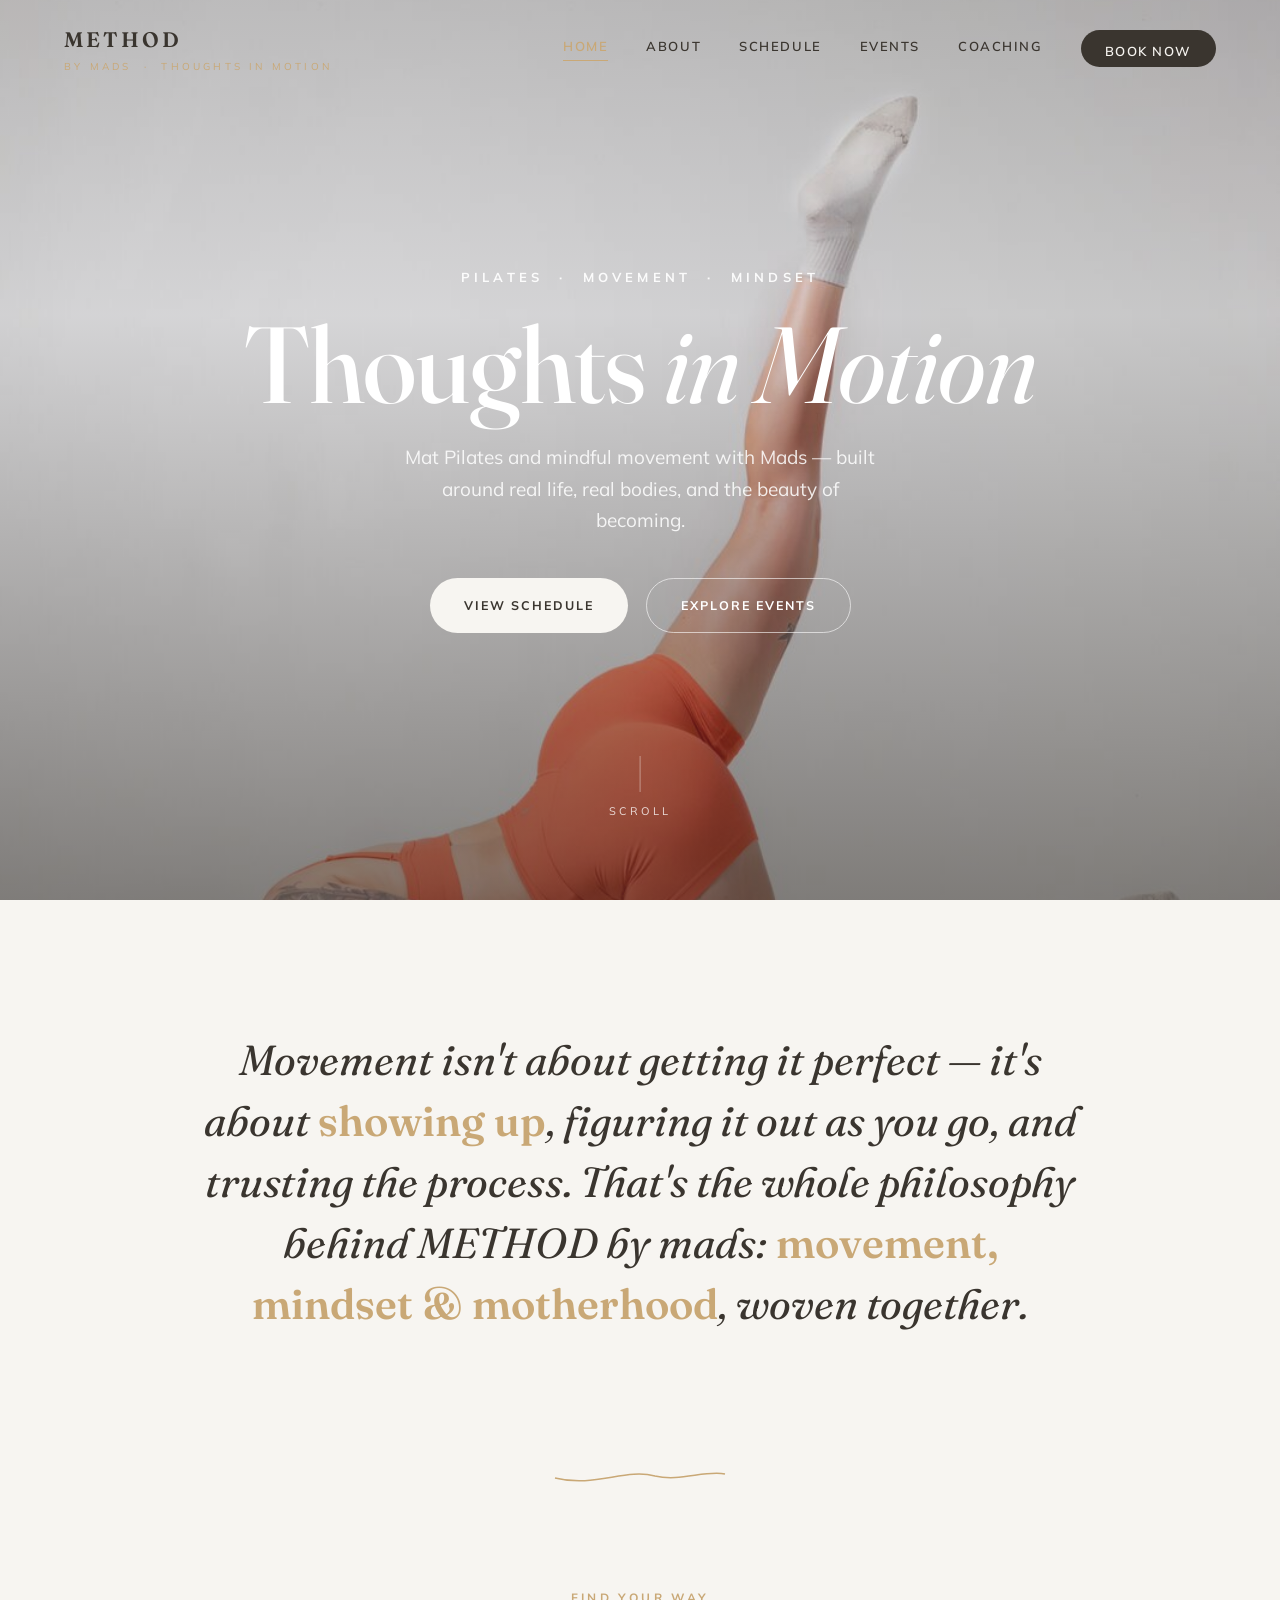
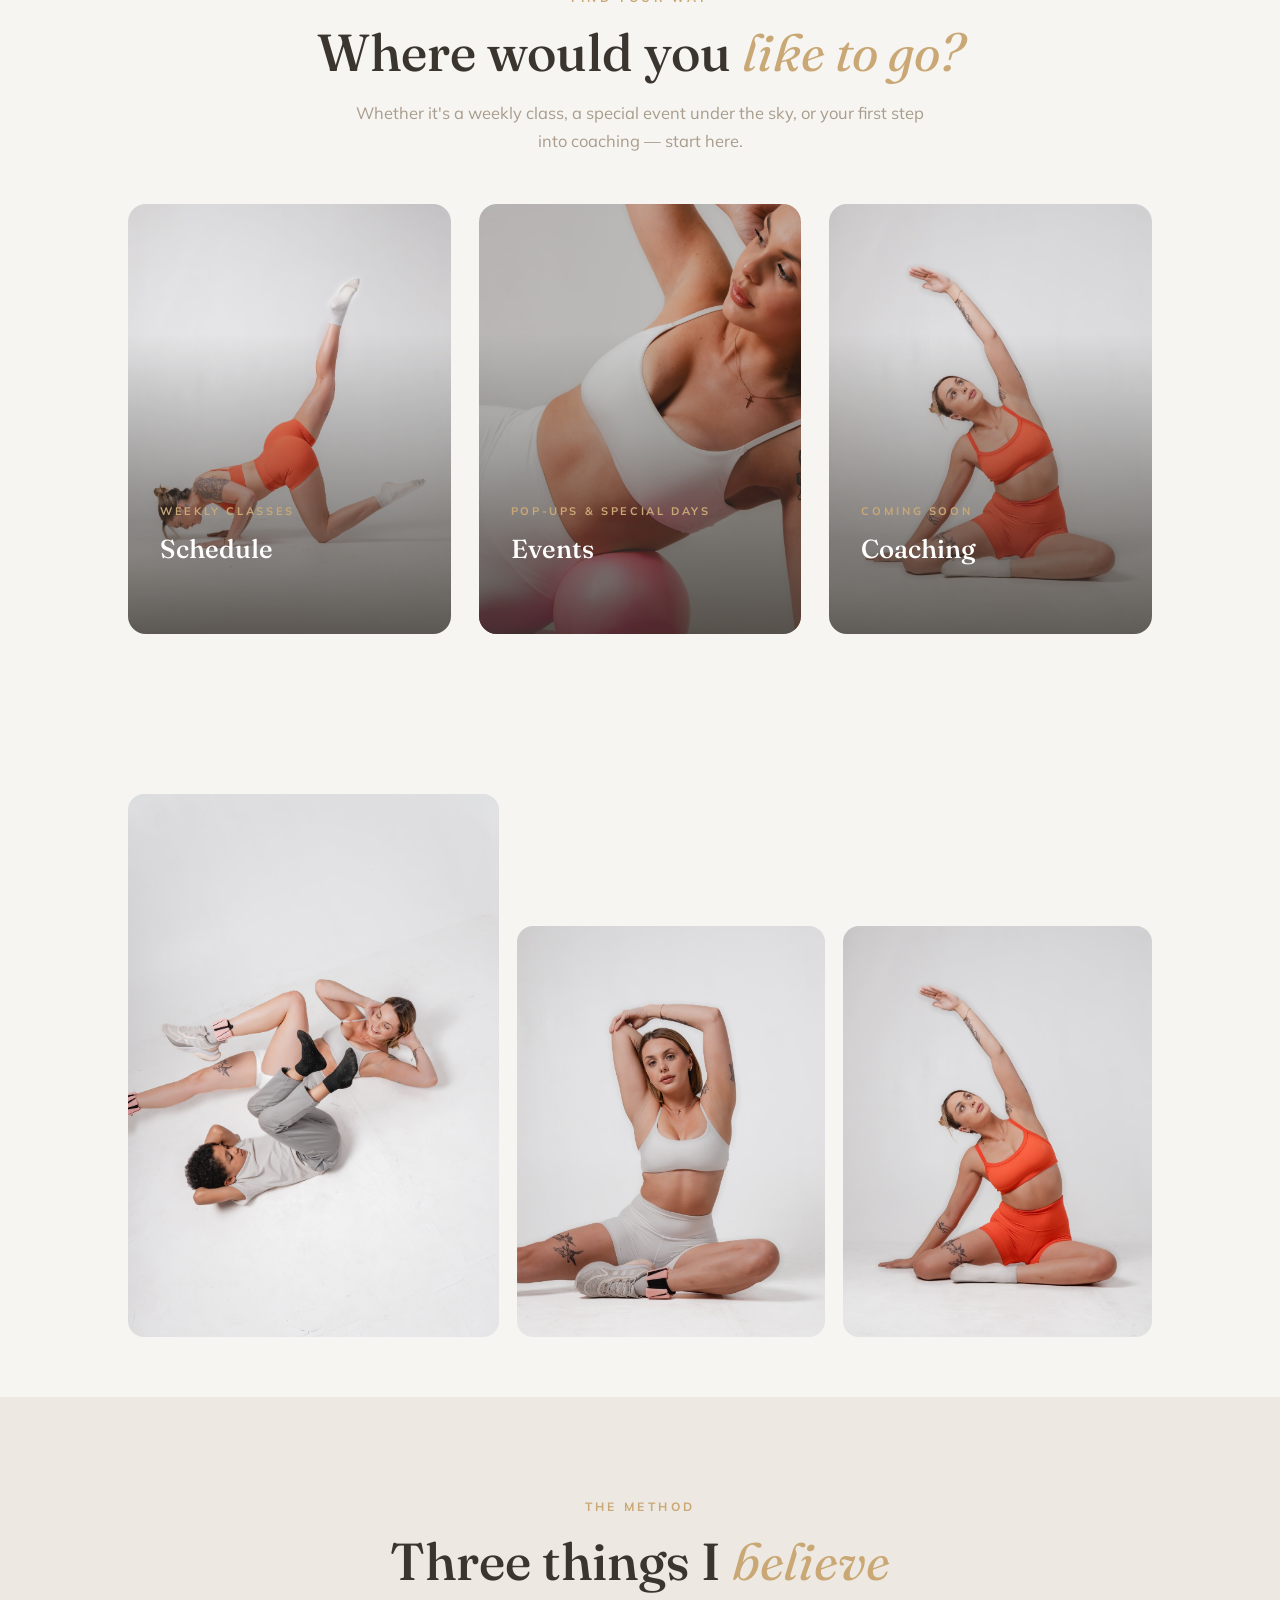
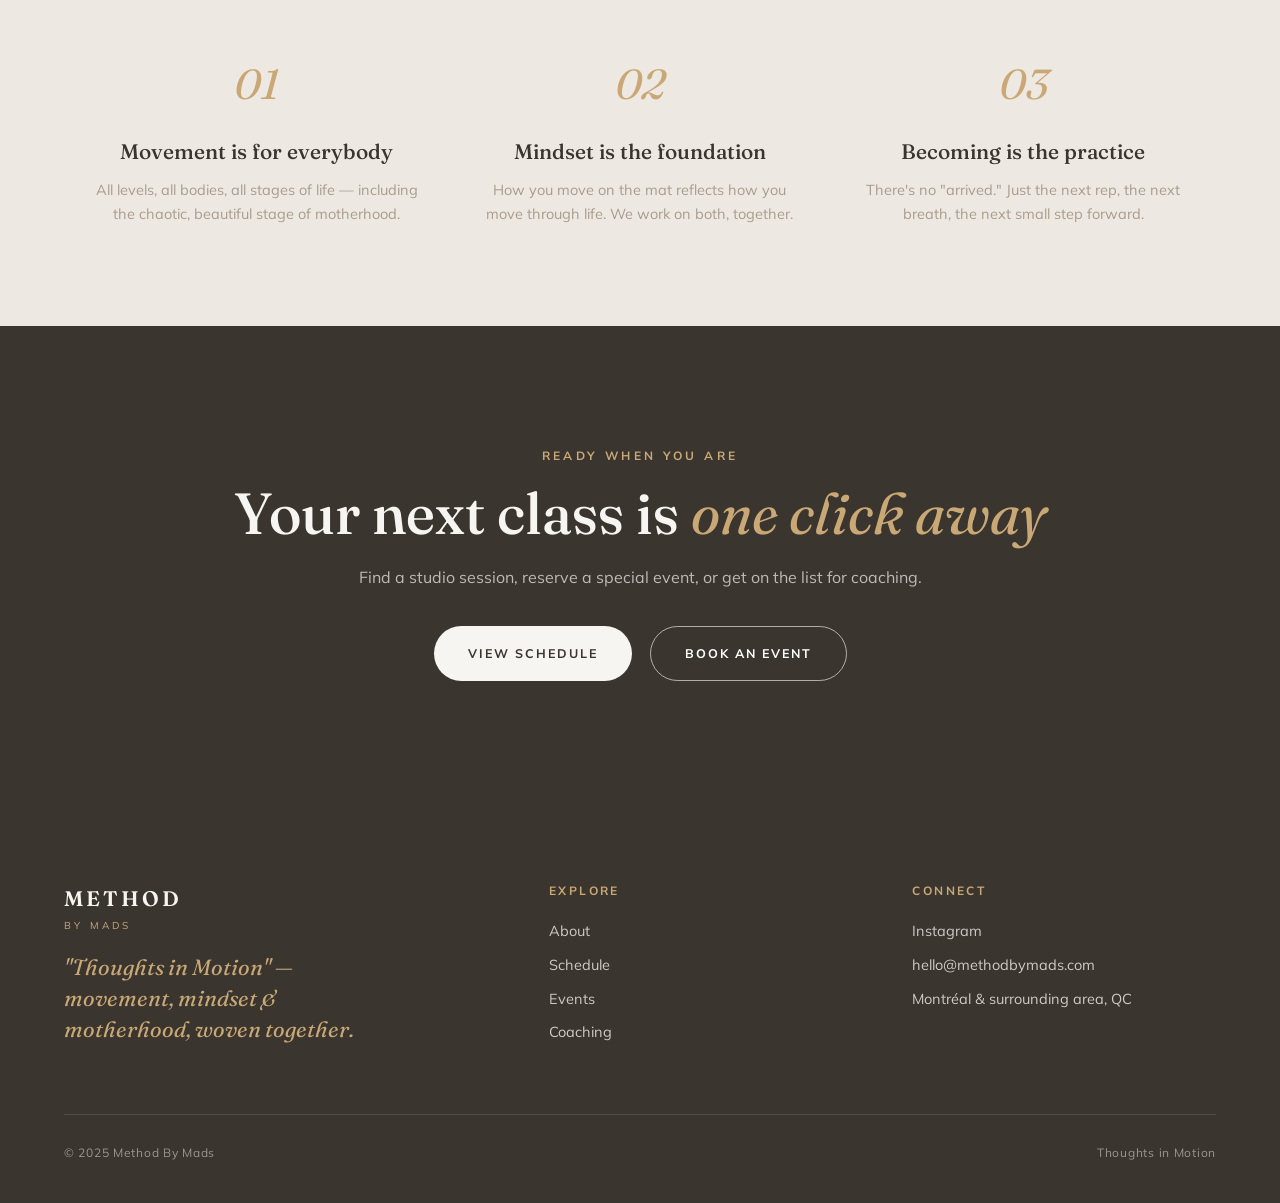
==== index.html @ b5cfdcd5 "Add files via upload" ====
<!DOCTYPE html>
<html lang="en">
<head>
<meta charset="UTF-8">
<meta name="viewport" content="width=device-width, initial-scale=1.0">
<title>METHOD by mads — Thoughts in Motion</title>
<meta name="description" content="Pilates, movement and mindset coaching by Mads. Book classes, special events, and private sessions in Montréal.">
<link rel="preconnect" href="https://fonts.googleapis.com">
<link rel="preconnect" href="https://fonts.gstatic.com" crossorigin>
<link href="https://fonts.googleapis.com/css2?family=Fraunces:ital,opsz,wght@0,9..144,400;0,9..144,500;0,9..144,600;1,9..144,400;1,9..144,500&family=Mulish:wght@400;500;600;700&display=swap" rel="stylesheet">
<link rel="stylesheet" href="styles.css">
<style>
/* ===== HOME-SPECIFIC ===== */
.hero{
  position:relative;height:100vh;min-height:600px;
  display:flex;align-items:center;justify-content:center;
  overflow:hidden;
}
.hero video{
  position:absolute;inset:0;width:100%;height:100%;
  object-fit:cover;object-position:center 30%;
  filter:saturate(0.92) brightness(0.97);
}
.hero::after{
  content:"";position:absolute;inset:0;
  background:linear-gradient(180deg,rgba(58,53,47,.18) 0%,rgba(58,53,47,.05) 35%,rgba(58,53,47,.55) 100%);
}
.hero-content{
  position:relative;z-index:2;text-align:center;color:#fff;
  padding:0 5vw;
}
.hero-content .eyebrow-line{
  font-size:13px;letter-spacing:.32em;text-transform:uppercase;
  font-weight:700;color:rgba(255,255,255,.92);margin-bottom:22px;
}
.hero-content h1{
  font-family:var(--serif);font-weight:500;
  font-size:clamp(46px,9vw,108px);line-height:1.0;
  letter-spacing:-.01em;
}
.hero-content h1 em{font-style:italic;font-weight:400;color:#fff}
.hero-content .sub{
  margin-top:24px;font-size:clamp(15px,2vw,19px);
  color:rgba(255,255,255,.85);max-width:480px;margin-left:auto;margin-right:auto;
}
.hero-cta-row{
  margin-top:42px;display:flex;gap:18px;justify-content:center;flex-wrap:wrap;
}
.hero-swoosh{
  position:absolute;bottom:38px;left:50%;transform:translateX(-50%);
  z-index:2;
}
.scroll-cue{
  position:absolute;bottom:80px;left:50%;transform:translateX(-50%);
  z-index:2;color:#fff;font-size:11px;letter-spacing:.3em;
  text-transform:uppercase;display:flex;flex-direction:column;
  align-items:center;gap:10px;opacity:.8;
}
.scroll-cue .line{width:1px;height:36px;background:rgba(255,255,255,.5);
  animation:scrolldown 1.8s ease-in-out infinite;
}
@keyframes scrolldown{
  0%{transform:scaleY(0);transform-origin:top}
  50%{transform:scaleY(1);transform-origin:top}
  50.01%{transform-origin:bottom}
  100%{transform:scaleY(0);transform-origin:bottom}
}

/* Intro statement */
.intro{
  text-align:center;padding:130px 5vw;
}
.intro p{
  font-family:var(--serif);font-weight:400;font-style:italic;
  font-size:clamp(24px,3.6vw,42px);line-height:1.45;
  max-width:880px;margin:0 auto;color:var(--charcoal);
}
.intro p strong{font-style:normal;font-weight:600;color:var(--gold)}

/* Nav cards */
.nav-cards{
  display:grid;grid-template-columns:repeat(3,1fr);gap:28px;
  max-width:1200px;margin:0 auto;padding:0 5vw;
}
.nav-card{
  position:relative;border-radius:18px;overflow:hidden;
  aspect-ratio:3/4;display:flex;align-items:flex-end;
  text-decoration:none;
}
.nav-card img{
  position:absolute;inset:0;width:100%;height:100%;object-fit:cover;
  transition:transform .6s ease;
}
.nav-card:hover img{transform:scale(1.05)}
.nav-card::after{
  content:"";position:absolute;inset:0;
  background:linear-gradient(180deg,rgba(58,53,47,0) 30%,rgba(58,53,47,.78) 100%);
}
.nav-card-txt{
  position:relative;z-index:2;color:#fff;padding:32px;width:100%;
}
.nav-card-txt .tag{
  font-size:11px;letter-spacing:.24em;text-transform:uppercase;
  color:var(--gold);font-weight:700;margin-bottom:8px;
}
.nav-card-txt h3{
  font-family:var(--serif);font-weight:500;font-size:26px;
}
.nav-card-txt .arrow{
  margin-top:10px;font-size:13px;letter-spacing:.1em;
  display:flex;align-items:center;gap:8px;
  opacity:0;transform:translateX(-8px);
  transition:.3s ease;
}
.nav-card:hover .arrow{opacity:1;transform:translateX(0)}

@media (max-width:900px){
  .nav-cards{grid-template-columns:1fr;gap:18px}
}

/* Photo strip */
.photo-strip{
  display:grid;grid-template-columns:1.2fr 1fr 1fr;gap:18px;
  max-width:1200px;margin:0 auto;padding:0 5vw;
  align-items:end;
}
.photo-strip img{border-radius:16px;width:100%;object-fit:cover}
.photo-strip .tall{aspect-ratio:3/4.4}
.photo-strip .mid{aspect-ratio:3/4}
@media (max-width:760px){
  .photo-strip{grid-template-columns:1fr 1fr;gap:12px}
  .photo-strip .tall{grid-column:span 2;aspect-ratio:16/11}
}

/* Quote / philosophy band */
.philosophy{
  text-align:center;
}
.philosophy-grid{
  display:grid;grid-template-columns:repeat(3,1fr);gap:50px;
  max-width:1100px;margin:60px auto 0;
}
.philosophy-item .num{
  font-family:var(--serif);font-style:italic;font-size:42px;
  color:var(--gold);margin-bottom:14px;
}
.philosophy-item h4{
  font-family:var(--serif);font-weight:500;font-size:21px;margin-bottom:10px;
}
.philosophy-item p{font-size:14.5px;color:var(--taupe)}
@media (max-width:760px){
  .philosophy-grid{grid-template-columns:1fr;gap:36px}
}

/* CTA band */
.cta-band{
  position:relative;text-align:center;padding:120px 5vw;
  background:var(--charcoal);color:var(--cream);overflow:hidden;
}
.cta-band h2{
  font-family:var(--serif);font-weight:500;
  font-size:clamp(32px,5.5vw,58px);line-height:1.1;
}
.cta-band h2 em{font-style:italic;color:var(--gold);font-weight:400}
.cta-band p{margin-top:18px;color:rgba(247,245,241,.7);font-size:16px}
.cta-band .hero-cta-row{margin-top:36px}
</style>
</head>
<body>

<!-- NAV -->
<nav class="site-nav" id="nav">
  <a href="index.html" class="nav-logo">Method <span>By Mads &nbsp;·&nbsp; Thoughts in Motion</span></a>
  <div class="nav-links">
    <a href="index.html" class="active">Home</a>
    <a href="about.html">About</a>
    <a href="schedule.html">Schedule</a>
    <a href="events.html">Events</a>
    <a href="coaching.html">Coaching</a>
    <a href="events.html#book" class="nav-cta">Book Now</a>
  </div>
  <button class="nav-burger" onclick="document.getElementById('mmenu').classList.add('open')">
    <span></span><span></span><span></span>
  </button>
</nav>

<!-- MOBILE MENU -->
<div class="mobile-menu" id="mmenu">
  <button class="close-menu" onclick="document.getElementById('mmenu').classList.remove('open')">&times;</button>
  <a href="index.html">Home</a>
  <a href="about.html">About</a>
  <a href="schedule.html">Schedule</a>
  <a href="events.html">Events</a>
  <a href="coaching.html">Coaching</a>
  <a href="events.html#book">Book Now</a>
</div>

<!-- HERO -->
<div class="hero">
  <video autoplay muted loop playsinline poster="images/Facetune_04-06-2026-07-32-50.jpg">
    <source src="video/hero.mp4" type="video/mp4">
  </video>
  <div class="hero-content">
    <div class="eyebrow-line">Pilates &nbsp;·&nbsp; Movement &nbsp;·&nbsp; Mindset</div>
    <h1>Thoughts <em>in Motion</em></h1>
    <p class="sub">Mat Pilates and mindful movement with Mads — built around real life, real bodies, and the beauty of becoming.</p>
    <div class="hero-cta-row">
      <a href="schedule.html" class="btn btn-light">View Schedule</a>
      <a href="events.html" class="btn btn-outline" style="border-color:rgba(255,255,255,.6);color:#fff">Explore Events</a>
    </div>
  </div>
  <div class="scroll-cue"><span class="line"></span>Scroll</div>
</div>

<!-- INTRO STATEMENT -->
<section class="intro">
  <p>Movement isn't about getting it perfect — it's about <strong>showing up</strong>, figuring it out as you go, and trusting the process. That's the whole philosophy behind METHOD by mads: <strong>movement, mindset &amp; motherhood</strong>, woven together.</p>
</section>

<!-- SWOOSH -->
<svg class="swoosh" viewBox="0 0 180 24" xmlns="http://www.w3.org/2000/svg">
  <path d="M5 14 C 45 24, 75 4, 105 12 C 130 18, 155 6, 175 10"/>
</svg>

<!-- NAV CARDS -->
<section class="section">
  <div class="eyebrow">Find Your Way</div>
  <h2 class="section-title">Where would you <em>like to go?</em></h2>
  <p class="section-lead">Whether it's a weekly class, a special event under the sky, or your first step into coaching — start here.</p>
  <div class="nav-cards">
    <a href="schedule.html" class="nav-card">
      <img src="images/Facetune_04-06-2026-07-32-50.jpg" alt="Pilates class schedule">
      <div class="nav-card-txt">
        <div class="tag">Weekly Classes</div>
        <h3>Schedule</h3>
        <div class="arrow">See class times &amp; studios →</div>
      </div>
    </a>
    <a href="events.html" class="nav-card">
      <img src="images/Facetune_31-05-2026-14-37-37.jpg" alt="Special events">
      <div class="nav-card-txt">
        <div class="tag">Pop-Ups &amp; Special Days</div>
        <h3>Events</h3>
        <div class="arrow">Pool parties, park sessions →</div>
      </div>
    </a>
    <a href="coaching.html" class="nav-card">
      <img src="images/Facetune_04-06-2026-13-08-02.jpg" alt="Coaching program">
      <div class="nav-card-txt">
        <div class="tag">Coming Soon</div>
        <h3>Coaching</h3>
        <div class="arrow">Mindset, meditation, movement →</div>
      </div>
    </a>
  </div>
</section>

<!-- PHOTO STRIP -->
<section class="section tight">
  <div class="photo-strip">
    <img class="tall" src="images/IMG_1242_resized.jpg" alt="Pilates with family">
    <img class="mid" src="images/Facetune_04-06-2026-09-30-26.jpg" alt="Stretch pose">
    <img class="mid" src="images/Facetune_04-06-2026-13-08-02.jpg" alt="Side stretch pose">
  </div>
</section>

<!-- PHILOSOPHY -->
<section class="section section-greige philosophy">
  <div class="eyebrow">The Method</div>
  <h2 class="section-title">Three things I <em>believe</em></h2>
  <div class="philosophy-grid">
    <div class="philosophy-item">
      <div class="num">01</div>
      <h4>Movement is for everybody</h4>
      <p>All levels, all bodies, all stages of life — including the chaotic, beautiful stage of motherhood.</p>
    </div>
    <div class="philosophy-item">
      <div class="num">02</div>
      <h4>Mindset is the foundation</h4>
      <p>How you move on the mat reflects how you move through life. We work on both, together.</p>
    </div>
    <div class="philosophy-item">
      <div class="num">03</div>
      <h4>Becoming is the practice</h4>
      <p>There's no "arrived." Just the next rep, the next breath, the next small step forward.</p>
    </div>
  </div>
</section>

<!-- CTA BAND -->
<section class="cta-band">
  <div class="eyebrow">Ready When You Are</div>
  <h2>Your next class is <em>one click away</em></h2>
  <p>Find a studio session, reserve a special event, or get on the list for coaching.</p>
  <div class="hero-cta-row">
    <a href="schedule.html" class="btn btn-light">View Schedule</a>
    <a href="events.html" class="btn btn-outline" style="border-color:rgba(255,255,255,.6);color:#fff">Book an Event</a>
  </div>
</section>

<!-- FOOTER -->
<footer>
  <div class="footer-inner">
    <div class="footer-brand">
      <div class="nav-logo">Method <span>By Mads</span></div>
      <div class="footer-tagline">"Thoughts in Motion" — movement, mindset &amp; motherhood, woven together.</div>
    </div>
    <div class="footer-col">
      <h4>Explore</h4>
      <a href="about.html">About</a>
      <a href="schedule.html">Schedule</a>
      <a href="events.html">Events</a>
      <a href="coaching.html">Coaching</a>
    </div>
    <div class="footer-col">
      <h4>Connect</h4>
      <a href="https://instagram.com" target="_blank" rel="noopener">Instagram</a>
      <a href="mailto:hello@methodbymads.com">hello@methodbymads.com</a>
      <p>Montréal &amp; surrounding area, QC</p>
    </div>
  </div>
  <div class="footer-bottom">
    <span>© 2025 Method By Mads</span>
    <span>Thoughts in Motion</span>
  </div>
</footer>

<script>
window.addEventListener('scroll',()=>{
  document.getElementById('nav').classList.toggle('scrolled', window.scrollY>40);
});
</script>
</body>
</html>
---- styles.css ----
/* ============================================
   METHOD BY MADS — Shared Styles
   Thoughts in Motion
   ============================================ */

:root{
  --cream:#F7F5F1;
  --greige:#EDE9E2;
  --charcoal:#3A352F;
  --taupe:#A89C8C;
  --gold:#C9A876;
  --gold-soft:rgba(201,168,118,.15);
  --line:rgba(58,53,47,.12);
  --serif:'Fraunces',Georgia,serif;
  --sans:'Mulish',sans-serif;
}

*{margin:0;padding:0;box-sizing:border-box}
html{scroll-behavior:smooth}
body{
  font-family:var(--sans);
  background:var(--cream);
  color:var(--charcoal);
  font-weight:400;
  line-height:1.65;
  -webkit-font-smoothing:antialiased;
  overflow-x:hidden;
}
img,video{display:block;max-width:100%}
a{color:inherit;text-decoration:none}
button{font-family:var(--sans);cursor:pointer}

/* ============ Swoosh divider (signature element) ============ */
.swoosh{
  display:block;
  margin:0 auto;
  width:180px;
  height:24px;
}
.swoosh path{
  stroke:var(--gold);
  stroke-width:1.5;
  fill:none;
}
.swoosh.light path{stroke:rgba(247,245,241,.7)}

/* ============ NAV ============ */
html,body{max-width:100%;overflow-x:hidden}
.site-nav{
  position:fixed;top:0;left:0;right:0;z-index:1000;
  display:flex;align-items:center;justify-content:space-between;
  padding:22px 5vw;width:100%;
  background:rgba(247,245,241,0);
  transition:background .35s ease, padding .35s ease, box-shadow .35s ease;
}
.site-nav.scrolled{
  background:rgba(247,245,241,.92);
  backdrop-filter:blur(10px);
  padding:14px 5vw;
  box-shadow:0 1px 0 var(--line);
}
.nav-logo{
  font-family:var(--serif);
  font-size:21px;
  font-weight:600;
  letter-spacing:.14em;
  text-transform:uppercase;
  color:var(--charcoal);
  transition:color .35s ease;
}
.nav-logo span{
  display:block;
  font-size:10px;
  letter-spacing:.32em;
  font-weight:400;
  font-family:var(--sans);
  color:var(--gold);
  margin-top:2px;
}
.nav-links{
  display:flex;align-items:center;
}
.nav-links a{
  font-size:13px;letter-spacing:.12em;text-transform:uppercase;
  font-weight:600;color:var(--charcoal);
  position:relative;padding-bottom:4px;
  margin-left:38px;
  transition:color .25s ease;
}
.nav-links a:first-child{margin-left:0}
.nav-links a::after{
  content:"";position:absolute;left:0;right:100%;bottom:0;height:1px;
  background:var(--gold);transition:right .3s ease;
}
.nav-links a:hover::after,.nav-links a.active::after{right:0}
.nav-links a.active{color:var(--gold)}
.nav-cta{
  background:var(--charcoal);color:var(--cream)!important;
  padding:11px 24px;border-radius:30px;
  font-size:12px;letter-spacing:.16em;
  margin-left:38px;
}
.nav-cta::after{display:none}
.nav-cta:hover{background:var(--gold)}

.nav-burger{
  display:none;flex-direction:column;gap:5px;
  background:none;border:none;padding:6px;
}
.nav-burger span{width:24px;height:2px;background:var(--charcoal);display:block;border-radius:2px}

.mobile-menu{
  position:fixed;inset:0;background:var(--cream);
  z-index:1100;display:flex;flex-direction:column;
  align-items:center;justify-content:center;gap:32px;
  transform:translateY(-100%);transition:transform .4s ease;
}
.mobile-menu.open{transform:translateY(0)}
.mobile-menu a{
  font-family:var(--serif);font-size:28px;font-weight:500;
  color:var(--charcoal);
}
.mobile-menu .close-menu{
  position:absolute;top:24px;right:5vw;
  background:none;border:none;font-size:28px;color:var(--charcoal);
}

@media (max-width:860px){
  .nav-links{display:none}
  .nav-burger{display:flex}
}

/* ============ FOOTER ============ */
footer{
  background:var(--charcoal);color:var(--cream);
  padding:80px 5vw 40px;margin-top:0;
}
.footer-inner{
  max-width:1200px;margin:0 auto;
  display:grid;grid-template-columns:1.4fr 1fr 1fr;gap:60px;
}
.footer-brand .nav-logo{color:var(--cream)}
.footer-tagline{
  font-family:var(--serif);font-style:italic;font-size:22px;
  color:var(--gold);margin-top:18px;max-width:320px;line-height:1.4;
}
.footer-col h4{
  font-size:12px;letter-spacing:.2em;text-transform:uppercase;
  color:var(--gold);margin-bottom:18px;font-weight:700;
}
.footer-col a, .footer-col p{
  display:block;font-size:14.5px;color:rgba(247,245,241,.78);
  margin-bottom:10px;transition:color .2s ease;
}
.footer-col a:hover{color:var(--gold)}
.footer-bottom{
  max-width:1200px;margin:60px auto 0;padding-top:28px;
  border-top:1px solid rgba(247,245,241,.12);
  display:flex;justify-content:space-between;align-items:center;
  font-size:12px;color:rgba(247,245,241,.5);letter-spacing:.06em;
  flex-wrap:wrap;gap:12px;
}
@media (max-width:760px){
  .footer-inner{grid-template-columns:1fr;gap:40px}
}

/* ============ PAGE HERO (non-home) ============ */
.page-hero{
  padding:160px 5vw 70px;
  text-align:center;
}
.page-hero .eyebrow{
  font-size:12px;letter-spacing:.28em;text-transform:uppercase;
  color:var(--gold);font-weight:700;margin-bottom:16px;
}
.page-hero h1{
  font-family:var(--serif);font-weight:500;
  font-size:clamp(38px,6vw,68px);line-height:1.05;color:var(--charcoal);
}
.page-hero h1 em{font-style:italic;color:var(--gold);font-weight:400}
.page-hero p.lead{
  max-width:560px;margin:22px auto 0;
  font-size:17px;color:var(--taupe);
}

/* ============ Buttons ============ */
.btn{
  display:inline-flex;align-items:center;gap:10px;
  padding:16px 34px;border-radius:32px;
  font-size:12.5px;letter-spacing:.16em;text-transform:uppercase;
  font-weight:700;border:none;transition:.3s ease;
}
.btn-dark{background:var(--charcoal);color:var(--cream)}
.btn-dark:hover{background:var(--gold);color:var(--charcoal)}
.btn-outline{background:transparent;border:1.5px solid var(--charcoal);color:var(--charcoal)}
.btn-outline:hover{background:var(--charcoal);color:var(--cream)}
.btn-light{background:var(--cream);color:var(--charcoal)}
.btn-light:hover{background:var(--gold);color:var(--charcoal)}

/* ============ Section helpers ============ */
.section{padding:100px 5vw}
.section.tight{padding:60px 5vw}
.section-greige{background:var(--greige)}
.section-dark{background:var(--charcoal);color:var(--cream)}
.section-dark .eyebrow{color:var(--gold)}
.container{max-width:1200px;margin:0 auto}
.eyebrow{
  font-size:12px;letter-spacing:.28em;text-transform:uppercase;
  color:var(--gold);font-weight:700;margin-bottom:16px;text-align:center;
}
h2.section-title{
  font-family:var(--serif);font-weight:500;text-align:center;
  font-size:clamp(32px,5vw,52px);line-height:1.1;margin-bottom:18px;
}
h2.section-title em{font-style:italic;color:var(--gold);font-weight:400}
p.section-lead{
  text-align:center;max-width:580px;margin:0 auto 50px;
  color:var(--taupe);font-size:16.5px;
}

/* coming soon badge */
.badge{
  display:inline-block;font-size:11px;letter-spacing:.18em;
  text-transform:uppercase;font-weight:700;
  background:var(--gold-soft);color:var(--gold);
  border:1px solid rgba(201,168,118,.4);
  padding:6px 16px;border-radius:20px;
}
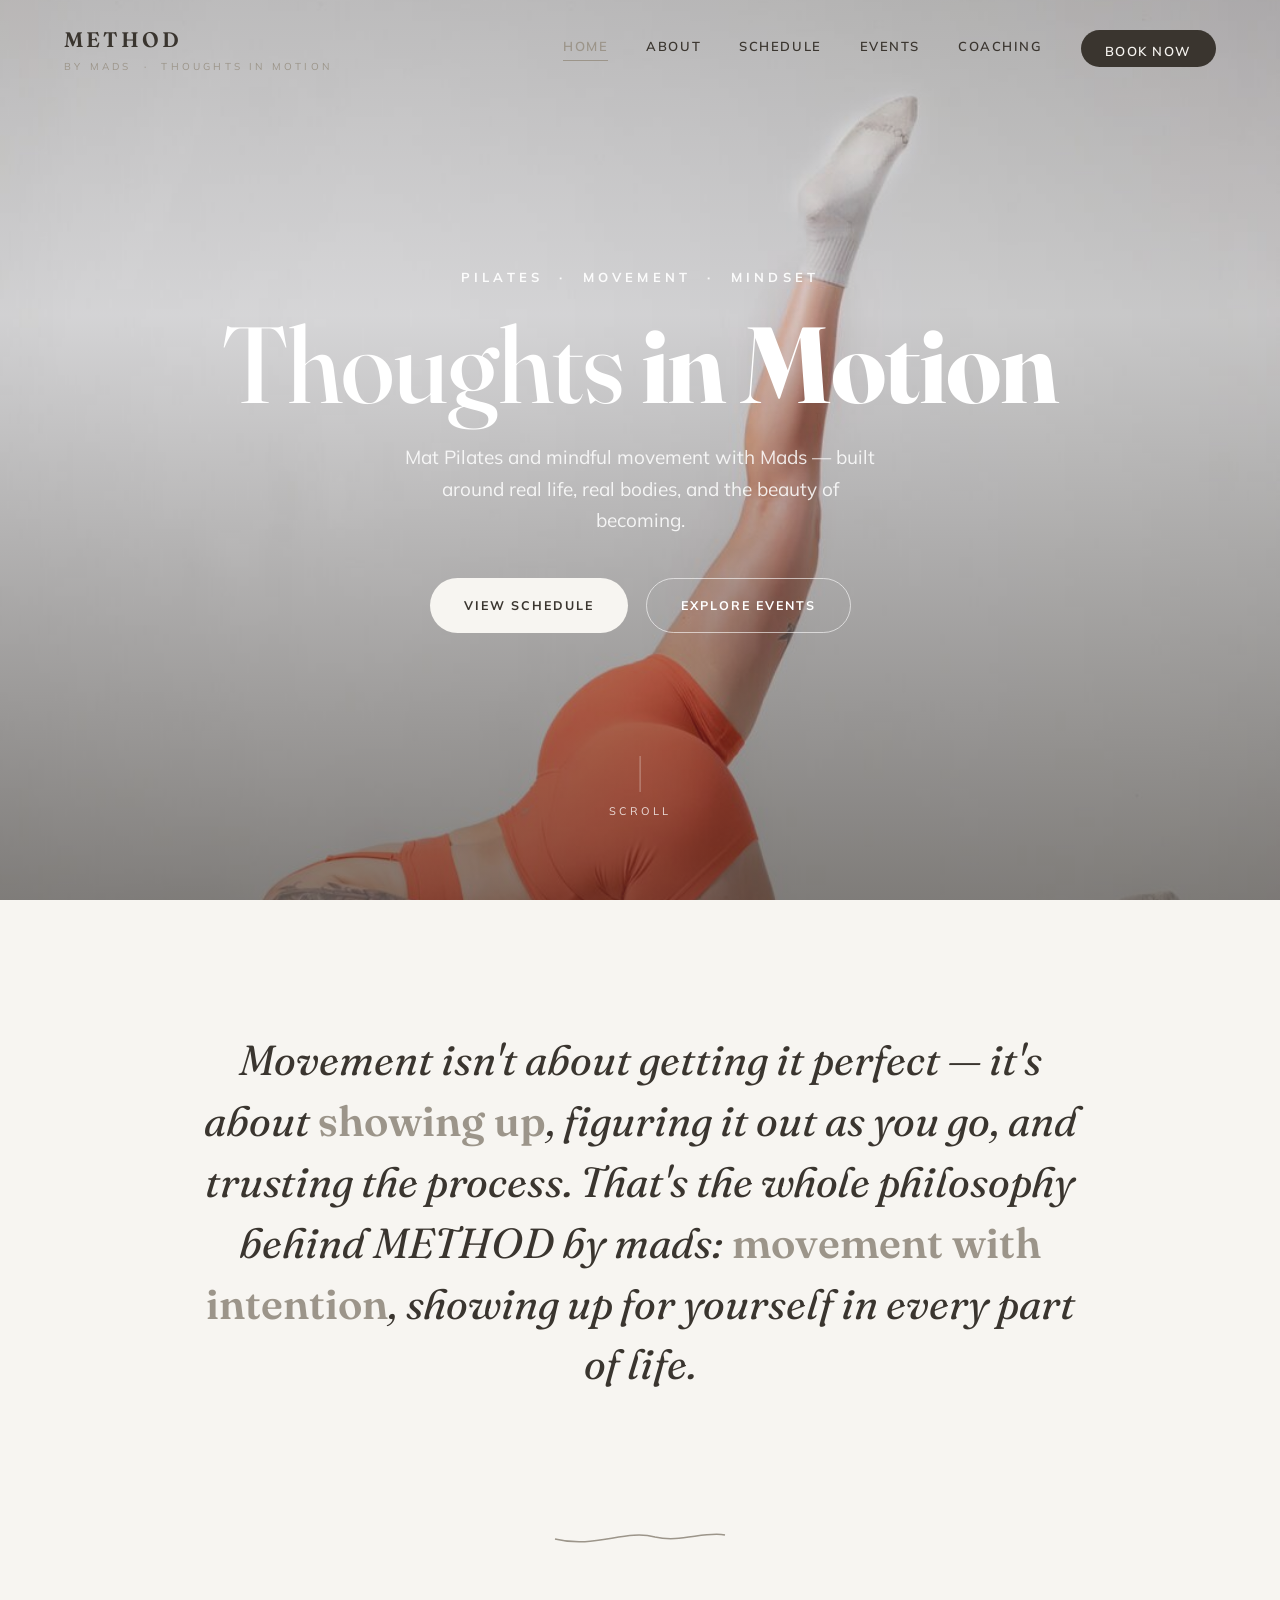
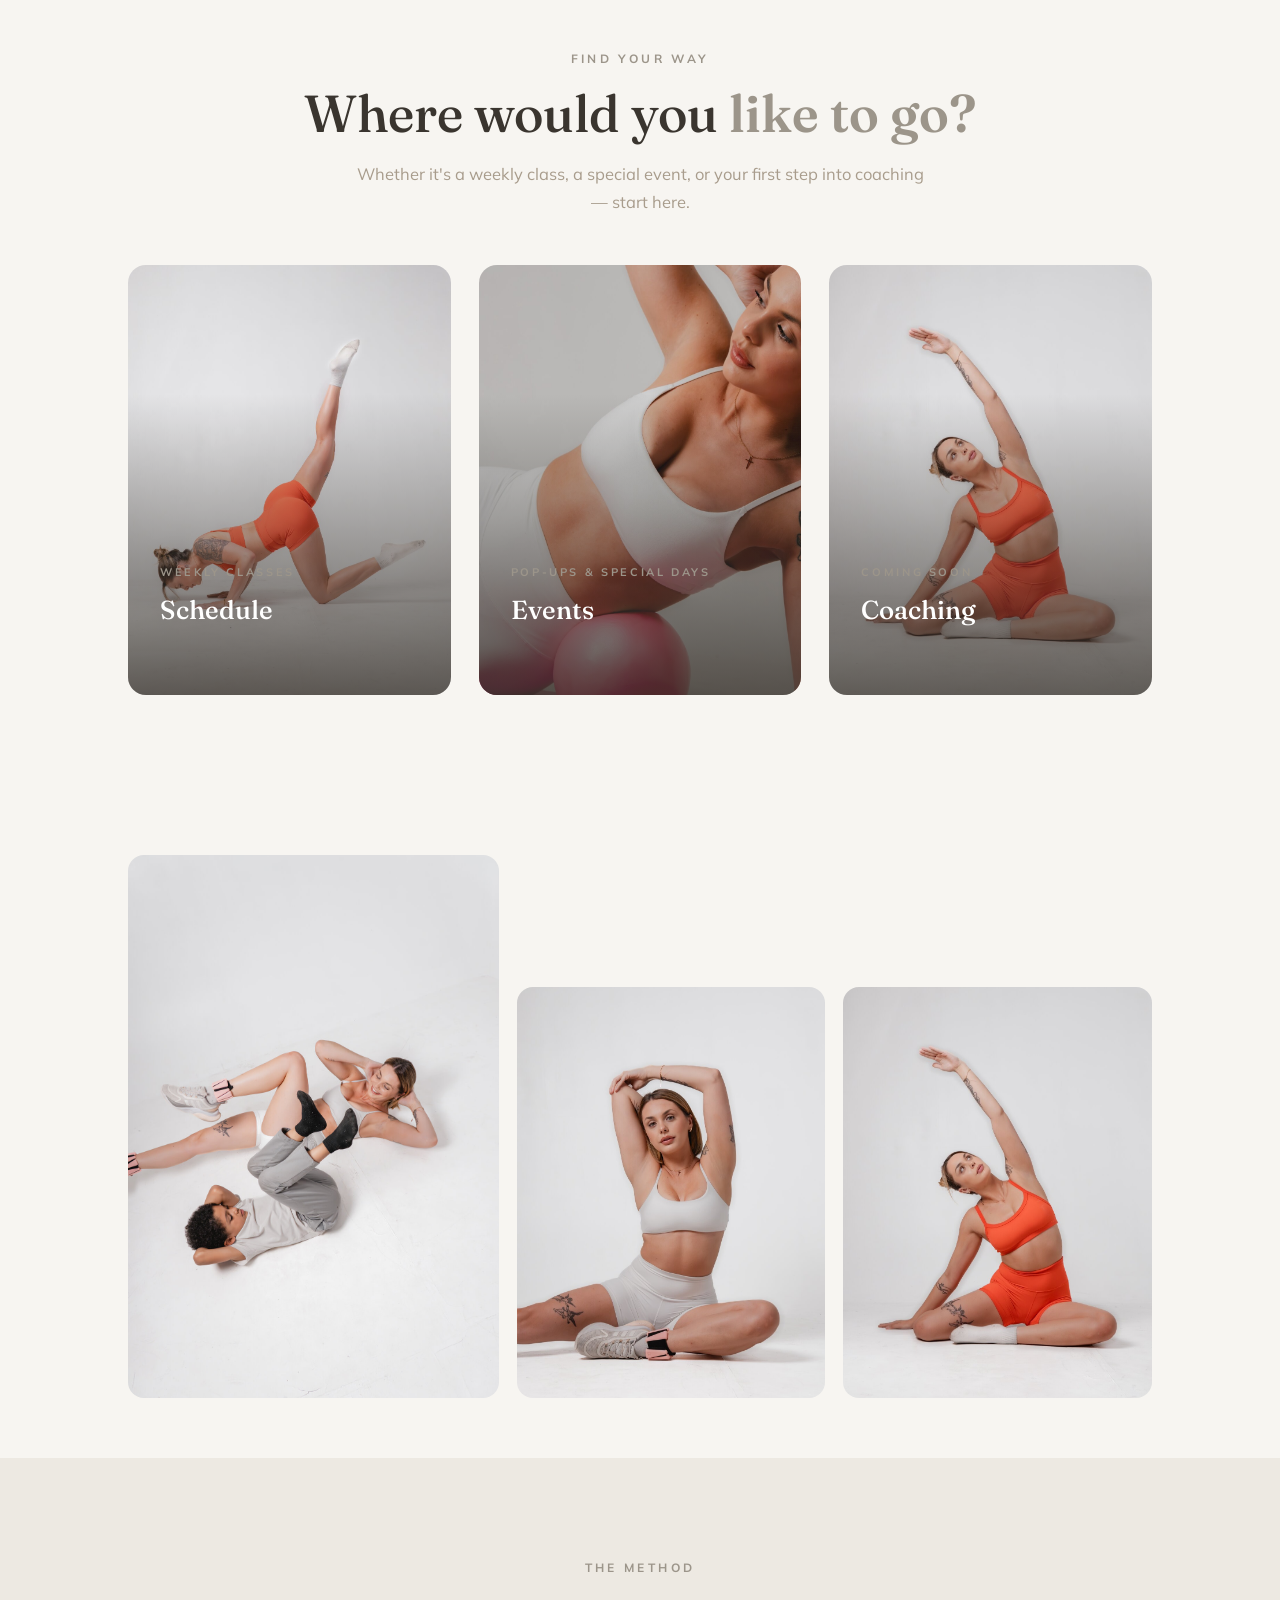
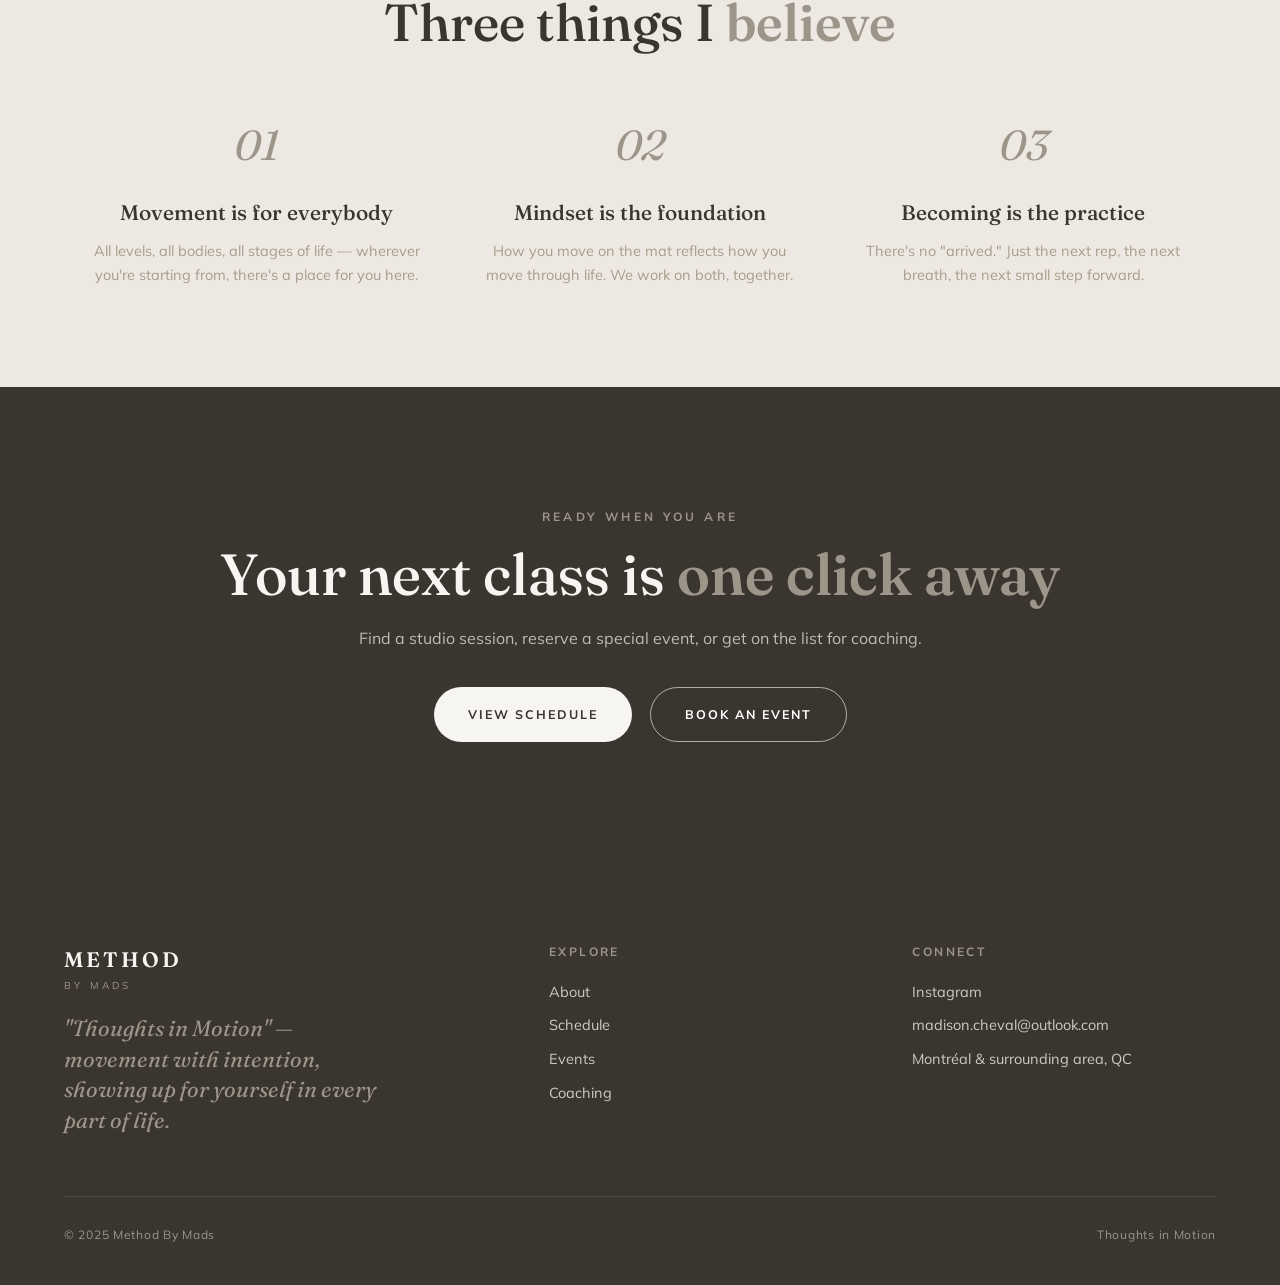
==== commit d396dd89: "Add files via upload" ====
--- a/index.html
+++ b/index.html
@@ -38,7 +38,7 @@
   font-size:clamp(46px,9vw,108px);line-height:1.0;
   letter-spacing:-.01em;
 }
-.hero-content h1 em{font-style:italic;font-weight:400;color:#fff}
+.hero-content h1 em{font-style:normal;font-weight:700;color:#fff}
 .hero-content .sub{
   margin-top:24px;font-size:clamp(15px,2vw,19px);
   color:rgba(255,255,255,.85);max-width:480px;margin-left:auto;margin-right:auto;
@@ -161,7 +161,7 @@
   font-family:var(--serif);font-weight:500;
   font-size:clamp(32px,5.5vw,58px);line-height:1.1;
 }
-.cta-band h2 em{font-style:italic;color:var(--gold);font-weight:400}
+.cta-band h2 em{font-style:normal;color:var(--gold);font-weight:600}
 .cta-band p{margin-top:18px;color:rgba(247,245,241,.7);font-size:16px}
 .cta-band .hero-cta-row{margin-top:36px}
 </style>
@@ -214,7 +214,7 @@
 
 <!-- INTRO STATEMENT -->
 <section class="intro">
-  <p>Movement isn't about getting it perfect — it's about <strong>showing up</strong>, figuring it out as you go, and trusting the process. That's the whole philosophy behind METHOD by mads: <strong>movement, mindset &amp; motherhood</strong>, woven together.</p>
+  <p>Movement isn't about getting it perfect — it's about <strong>showing up</strong>, figuring it out as you go, and trusting the process. That's the whole philosophy behind METHOD by mads: <strong>movement with intention</strong>, showing up for yourself in every part of life.</p>
 </section>
 
 <!-- SWOOSH -->
@@ -226,7 +226,7 @@
 <section class="section">
   <div class="eyebrow">Find Your Way</div>
   <h2 class="section-title">Where would you <em>like to go?</em></h2>
-  <p class="section-lead">Whether it's a weekly class, a special event under the sky, or your first step into coaching — start here.</p>
+  <p class="section-lead">Whether it's a weekly class, a special event, or your first step into coaching — start here.</p>
   <div class="nav-cards">
     <a href="schedule.html" class="nav-card">
       <img src="images/Facetune_04-06-2026-07-32-50.jpg" alt="Pilates class schedule">
@@ -272,7 +272,7 @@
     <div class="philosophy-item">
       <div class="num">01</div>
       <h4>Movement is for everybody</h4>
-      <p>All levels, all bodies, all stages of life — including the chaotic, beautiful stage of motherhood.</p>
+      <p>All levels, all bodies, all stages of life — wherever you're starting from, there's a place for you here.</p>
     </div>
     <div class="philosophy-item">
       <div class="num">02</div>
@@ -303,7 +303,7 @@
   <div class="footer-inner">
     <div class="footer-brand">
       <div class="nav-logo">Method <span>By Mads</span></div>
-      <div class="footer-tagline">"Thoughts in Motion" — movement, mindset &amp; motherhood, woven together.</div>
+      <div class="footer-tagline">"Thoughts in Motion" — movement with intention, showing up for yourself in every part of life.</div>
     </div>
     <div class="footer-col">
       <h4>Explore</h4>
@@ -314,8 +314,8 @@
     </div>
     <div class="footer-col">
       <h4>Connect</h4>
-      <a href="https://instagram.com" target="_blank" rel="noopener">Instagram</a>
-      <a href="mailto:hello@methodbymads.com">hello@methodbymads.com</a>
+      <a href="https://instagram.com/methodbymads" target="_blank" rel="noopener">Instagram</a>
+      <a href="mailto:madison.cheval@outlook.com">madison.cheval@outlook.com</a>
       <p>Montréal &amp; surrounding area, QC</p>
     </div>
   </div>
--- a/styles.css
+++ b/styles.css
@@ -8,8 +8,8 @@
   --greige:#EDE9E2;
   --charcoal:#3A352F;
   --taupe:#A89C8C;
-  --gold:#C9A876;
-  --gold-soft:rgba(201,168,118,.15);
+  --gold:#9C958A;
+  --gold-soft:rgba(156,149,138,.15);
   --line:rgba(58,53,47,.12);
   --serif:'Fraunces',Georgia,serif;
   --sans:'Mulish',sans-serif;
@@ -177,7 +177,7 @@
   font-family:var(--serif);font-weight:500;
   font-size:clamp(38px,6vw,68px);line-height:1.05;color:var(--charcoal);
 }
-.page-hero h1 em{font-style:italic;color:var(--gold);font-weight:400}
+.page-hero h1 em{font-style:normal;color:var(--gold);font-weight:600}
 .page-hero p.lead{
   max-width:560px;margin:22px auto 0;
   font-size:17px;color:var(--taupe);
@@ -212,7 +212,7 @@
   font-family:var(--serif);font-weight:500;text-align:center;
   font-size:clamp(32px,5vw,52px);line-height:1.1;margin-bottom:18px;
 }
-h2.section-title em{font-style:italic;color:var(--gold);font-weight:400}
+h2.section-title em{font-style:normal;color:var(--gold);font-weight:600}
 p.section-lead{
   text-align:center;max-width:580px;margin:0 auto 50px;
   color:var(--taupe);font-size:16.5px;
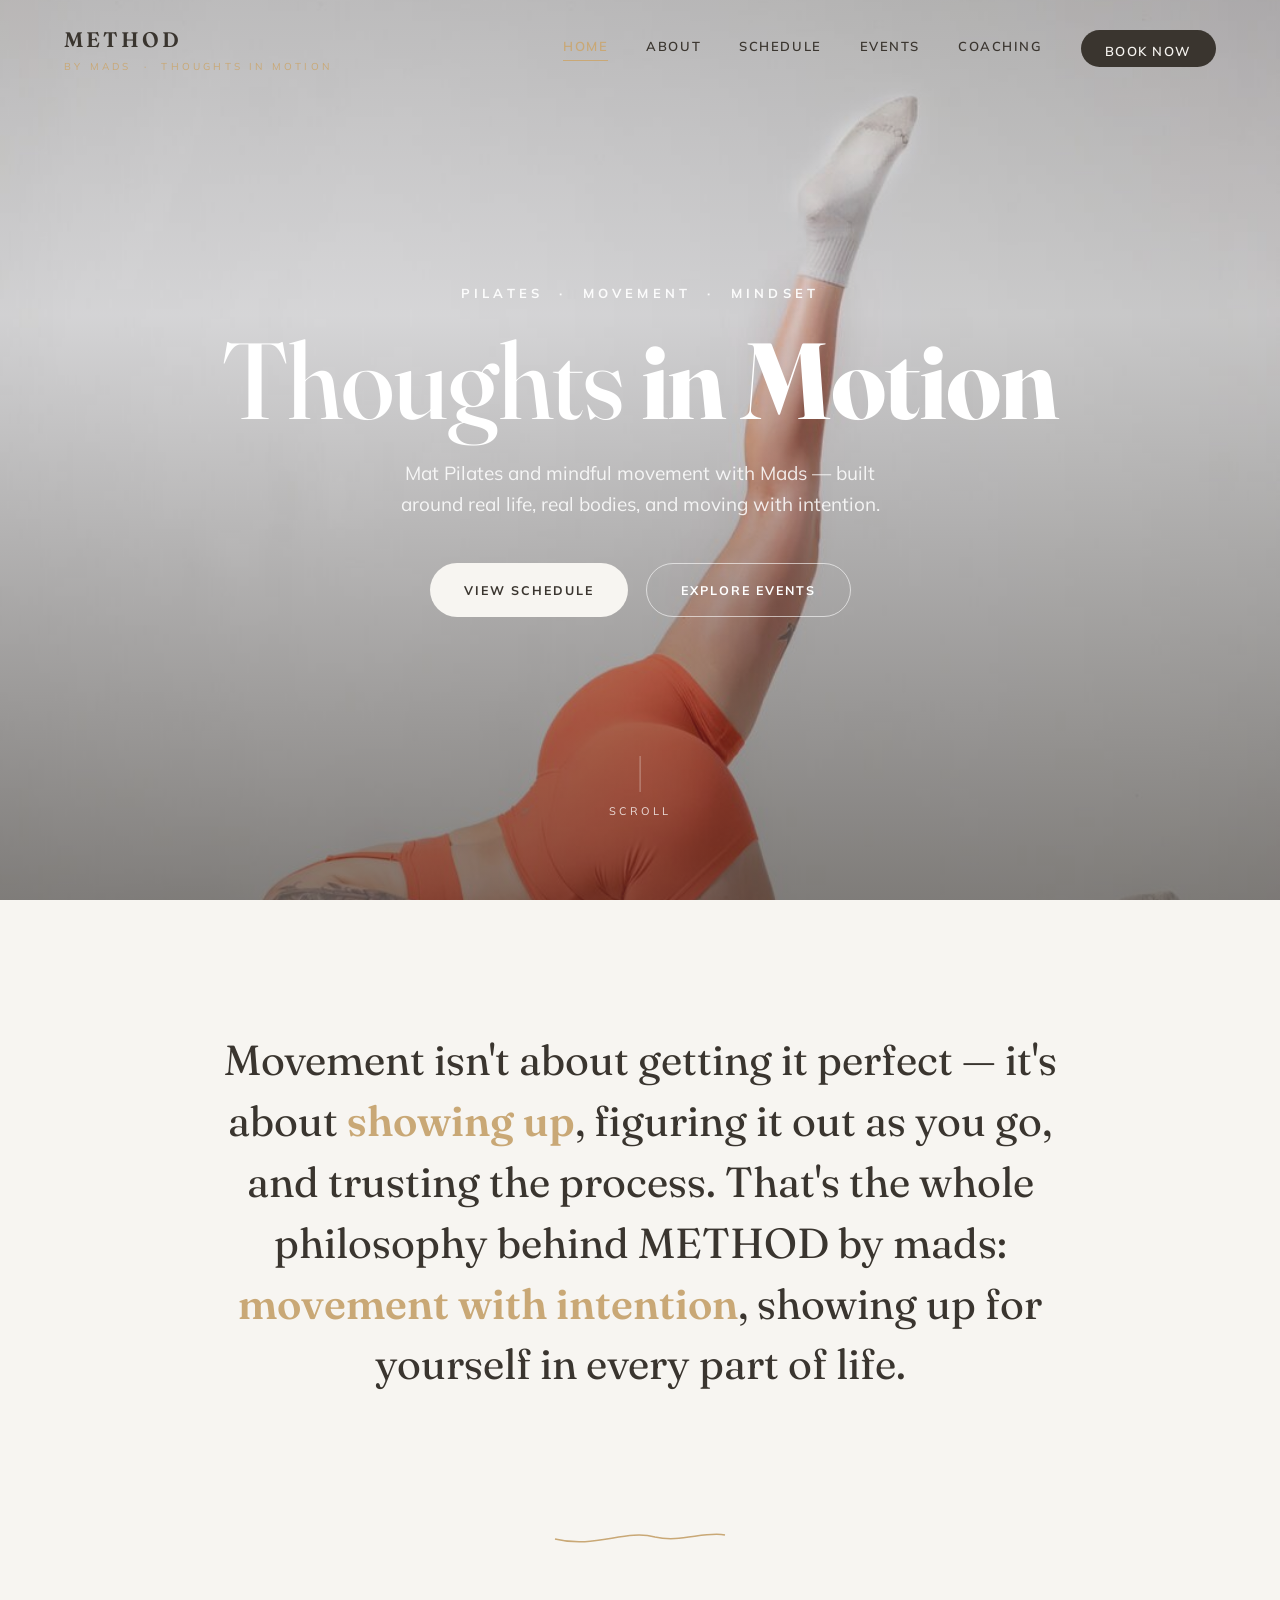
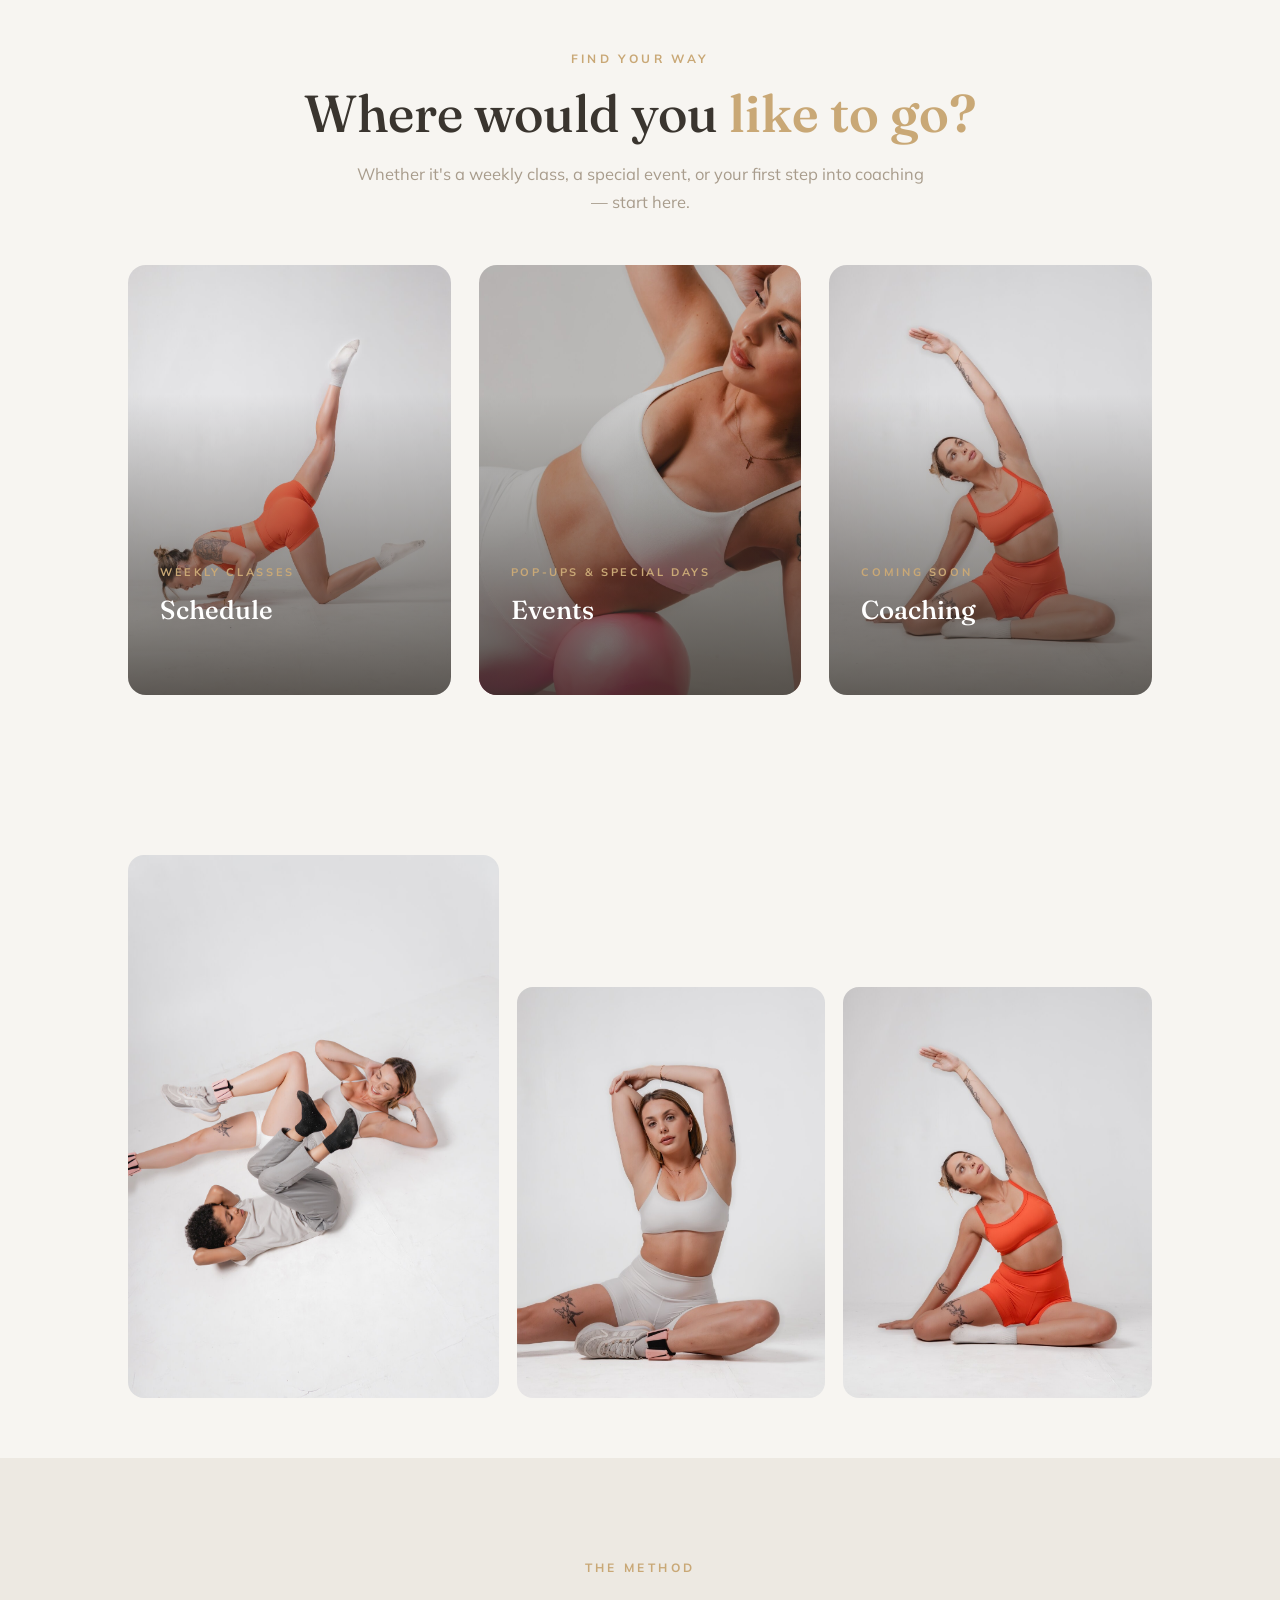
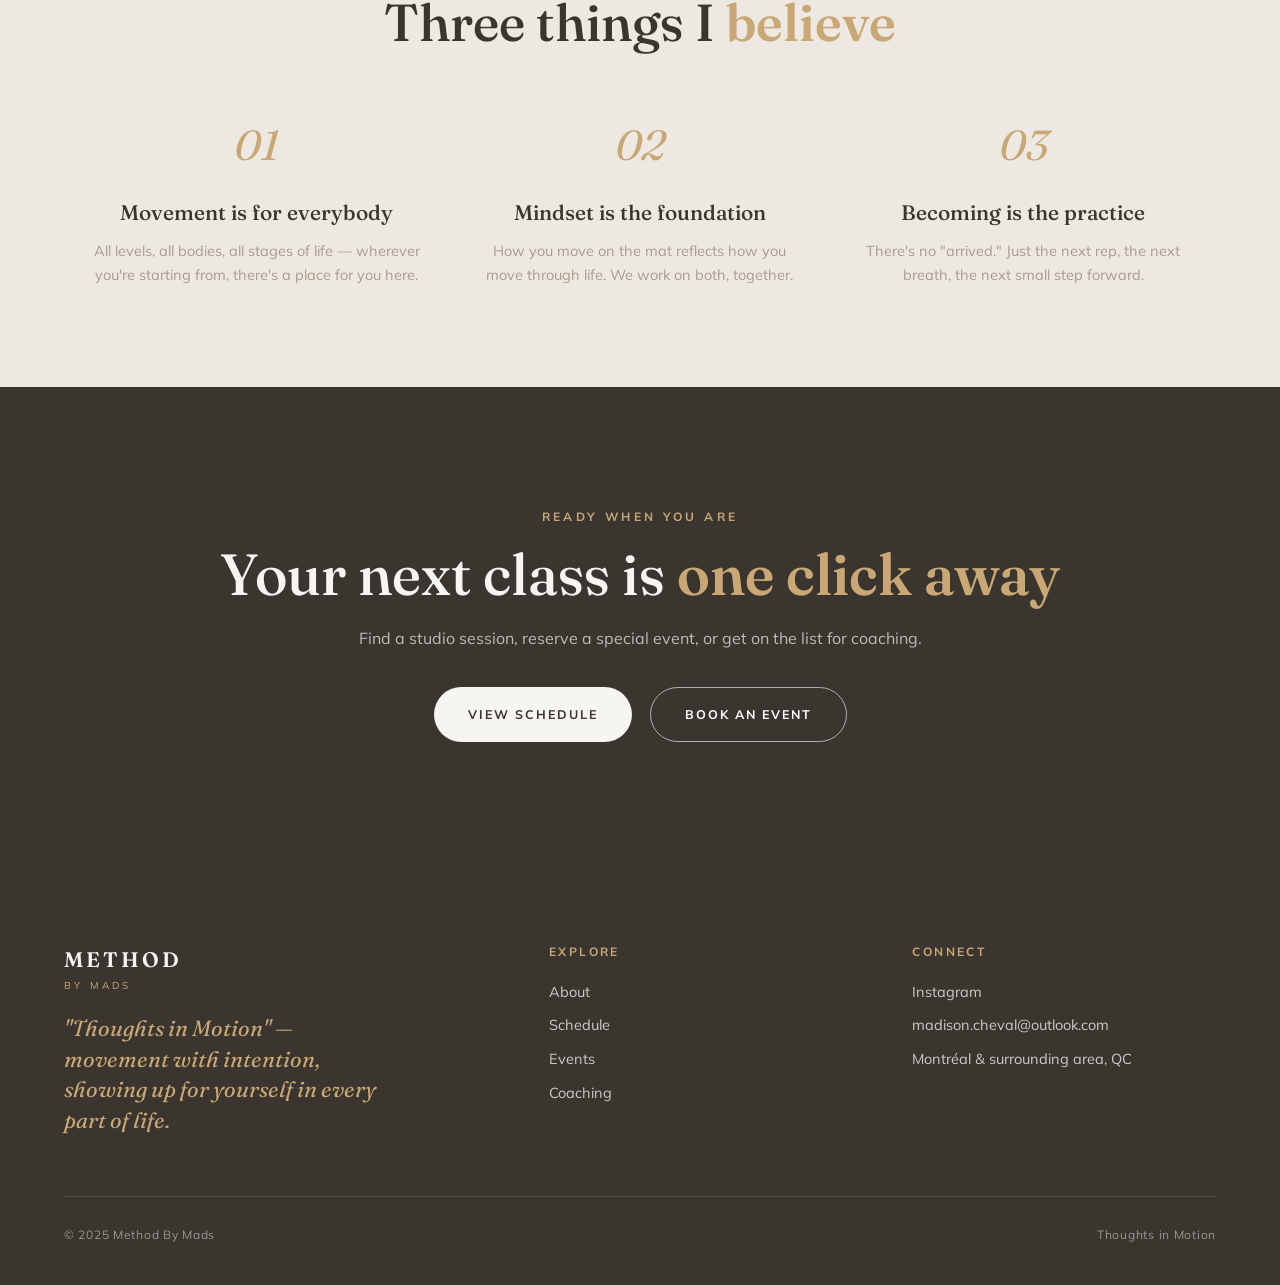
==== commit d043f31e: "Add files via upload" ====
--- a/index.html
+++ b/index.html
@@ -71,11 +71,11 @@
   text-align:center;padding:130px 5vw;
 }
 .intro p{
-  font-family:var(--serif);font-weight:400;font-style:italic;
+  font-family:var(--serif);font-weight:400;font-style:normal;
   font-size:clamp(24px,3.6vw,42px);line-height:1.45;
   max-width:880px;margin:0 auto;color:var(--charcoal);
 }
-.intro p strong{font-style:normal;font-weight:600;color:var(--gold)}
+.intro p strong{font-weight:600;color:var(--gold)}
 
 /* Nav cards */
 .nav-cards{
@@ -203,7 +203,7 @@
   <div class="hero-content">
     <div class="eyebrow-line">Pilates &nbsp;·&nbsp; Movement &nbsp;·&nbsp; Mindset</div>
     <h1>Thoughts <em>in Motion</em></h1>
-    <p class="sub">Mat Pilates and mindful movement with Mads — built around real life, real bodies, and the beauty of becoming.</p>
+    <p class="sub">Mat Pilates and mindful movement with Mads — built around real life, real bodies, and moving with intention.</p>
     <div class="hero-cta-row">
       <a href="schedule.html" class="btn btn-light">View Schedule</a>
       <a href="events.html" class="btn btn-outline" style="border-color:rgba(255,255,255,.6);color:#fff">Explore Events</a>
--- a/styles.css
+++ b/styles.css
@@ -8,8 +8,8 @@
   --greige:#EDE9E2;
   --charcoal:#3A352F;
   --taupe:#A89C8C;
-  --gold:#9C958A;
-  --gold-soft:rgba(156,149,138,.15);
+  --gold:#C9A876;
+  --gold-soft:rgba(201,168,118,.15);
   --line:rgba(58,53,47,.12);
   --serif:'Fraunces',Georgia,serif;
   --sans:'Mulish',sans-serif;
